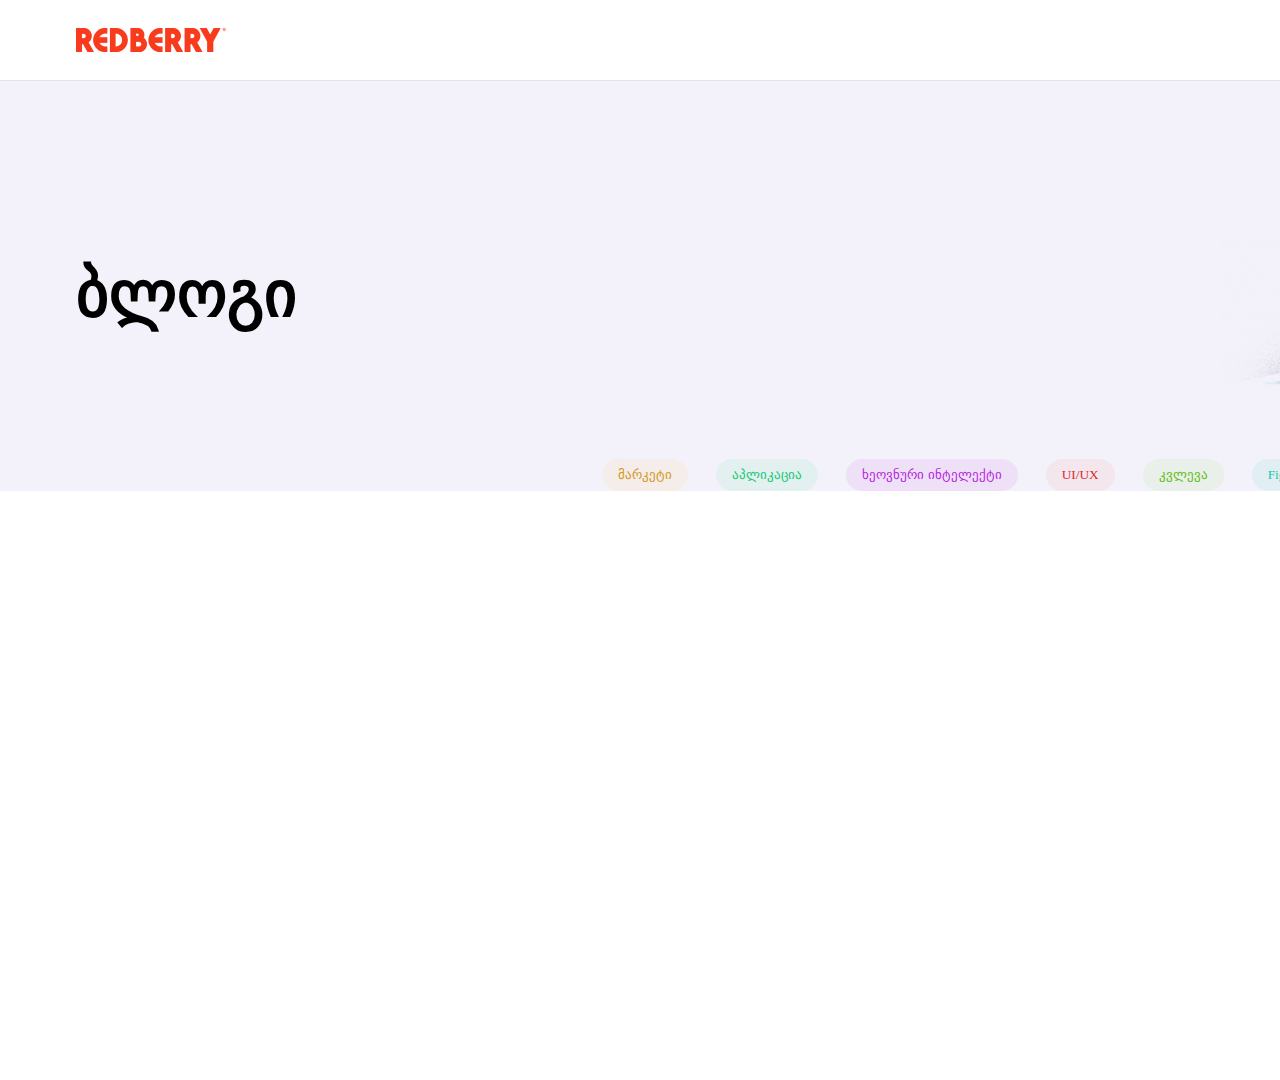
==== index.html @ a6e4e0f8 "hello" ====
<!DOCTYPE html>
<html lang="en">
<head>
    <meta charset="UTF-8">
    <meta name="viewport" content="width=device-width, initial-scale=1.0">
    <title>Document</title>
    <link rel="stylesheet" href="styles.css">
    <script src="app.js" defer></script>
</head>
<body>


<!-- ავტორიზაციის ნაწილი -->
    <section class="header">
        <img class="logo" src="./images/LOGO.png" alt="">
        <button class="login">შესვლა</button>
    </section>


<div class="signInDiv " id="">
    <div class="imgdiv"><img class="crossmark" src="./images/crossmark.svg" alt=""></div>
    
    <p class="signtitle">შესვლა</p>
<form class="signinForm" action="...">
    <label class="emailtitle" for="inp">ელ-ფოსტა</label>
    <br>
    <input class="emailInput" type="email" name="" id="inp" placeholder="Example@redberry.ge">
  
    <br>
    <div class="errmsg">
        <img class="warningicon" src="./images/info-circle.png">
        <span>ელ-ფოსტა არ მოიძებნა</span>
    </div>
    <br>
   
</form>
<button type="submit" class="loginBtn">შესვლა</button>
</div>




<div class="successDiv" id="">
    <div class="imgdiv"><img class="crossmark" src="./images/crossmark.svg" alt=""></div>
    
   <img class="tickcircle" src="./images/tick-circle.png" alt="">
   
   <p class="succsessMsg">წარმატებული ავტორიზაცია</p>
  
    <br>
<button type="submit" class="loginBtn ok">კარგი</button>
</div>






<section class="coverSection">
    <p class="blogTitle">ბლოგი</p>
    <img class="coverImg" src="./images/coverImg.png" alt="">

</section>


<section class="sortBtnsSec">
    <div class="sortBtnsDiv">
    <button class="market">მარკეტი</button>
    <button class="appl">აპლიკაცია</button>
    <button class="AI">ხეოვნური ინტელექტი</button>
    <button class="UI">UI/UX</button>
    <button class="research">კვლევა</button>
    <button class="figma">Figma</button>
</div>
</section>


<section class="cardsSection">
    <div class="container-fluid">
        <div class="row">
            <div class="col col-lg-4"></div>

            <div class="col col-lg-4"></div>

            <div class="col col-lg-4"></div>
        </div>
    </div>
</section>
    
</body>
</html>
---- styles.css ----
@font-face{
    font-family: 'FiraGO';
    src:url(./fonts/Download_Folder_FiraGO_1001/Fonts/FiraGO_WEB_1001/Roman/FiraGO-medium.woff) format('woff'),
    url(./fonts/__MACOSX/Download_Folder_FiraGO_1001/Fonts/FiraGO_WEB_1001/Roman/._FiraGo-medium.woff) format('woff');
    font-weight: normal;
    font-style: normal;
}

*{
    font-family: 'FiraGO';
}

body{
    margin: 0;
    padding: 0;
    height: 1080px;
    width: 1920px;
    position: relative;
    
    
   
}


/* ჰედერი */

.header{
    display: flex;
    justify-content: space-between;
    height: 80px;
    border: 0 0 1px 0 ;
    border-bottom: 1px solid #E4E3EB;
    align-items: center;
    padding: 0 76px;
    /* position: fixed; */
    
}

.logo{
    width: 150px;
    height: 24px;
}



.login{
    padding: 10px 20px;
    gap: 10px;
    border-radius: 8px;
    height: 40px;
    background-color: #5D37F3;
    font-size: 14px;
    font-weight: 500;
    color: #fff;
    border: none;
    line-height: 20px;
}

/* ლოგინის ფორმა */



.signInDiv{
    position: absolute;
    top: 314px ;
    left: calc(50% - 240px);
    display: flex;
    flex-direction: column;
    width: 480px;
    background: rgba(255, 255, 255, 1);
    padding: 40px 0;
    border-radius: 12px;
    display: none;
    
    opacity: 1 !important;
    
}



.signtitle{
    font-size: 24px;
    font-weight: 700;
    line-height: 32px;
    align-self: center;
    color: rgba(26, 26, 31, 1);
   
}

.signinForm{
    margin: 24px;
}

.emailtitle{
    font-size: 14px;
    font-weight: 500;
    line-height: 32px;
    color: rgba(26, 26, 31, 1);
}

.emailInput{
    padding: 12px 0 12px 16px;
    width: 100%;
    border-radius: 12px;
    border: solid 1.5px rgba(93, 55, 243, 1);
    background-color: rgba(247, 247, 255, 1);
    box-sizing: border-box;
    
}

::placeholder{
    color: rgba(133, 133, 141, 1);
}

.emailInput:focus{
    outline: solid 1.5px rgba(93, 55, 243, 1);
    border: none;
}

.loginBtn{
    border-radius: 8px;
    background-color: rgba(93, 55, 243, 1);
    padding: 10px 20px;
    gap: 10px;
    box-sizing: border-box;
    margin: 0 24px;
    border: none;
    color: rgba(255, 255, 255, 1);
}

.imgdiv{
    position: absolute;
    top: 0;
    right: 0;
    margin: 20px;
    border: none;
    background-color: rgba(255, 255, 255, 1);
}

.crossmark{
    width: 24px;
    height: 24px;
    
}


/* successMessage */

.successDiv{
    position: absolute;
    top: 314px ;
    left: calc(50% - 240px);
    display: flex;
    flex-direction: column;
    width: 480px;
    background-color: rgba(255, 255, 255, 1);
    padding: 40px 24px;
    border-radius: 12px;
    align-items: center;
  display: none;
}


.tickcircle{
    width: 64px;
    height: 64px;
}

.ok{
    margin-top: 48px;
    width: 100%;
    box-sizing: border-box;
}

.succsessMsg{
margin-top: 16px;
font-size: 20px;
font-weight: 700;
line-height: 28px;

}

/* ქოვერის ნაწილი */

.coverSection{
    display: flex;
    justify-content: space-between;
    padding: 114px 76px 64px;
    background: rgba(243, 242, 250, 1);
}

.sortBtnsSec{
    display: flex;
    justify-content: center;
    background-color: rgba(243, 242, 250, 1);
}

/* სორტირების ღილაკები */

.market,
.appl,
.AI,
.UI,
.research,
.figma
{
padding: 8px 16px;
border-radius: 30px;
gap: 10px;
font-weight: 500;
line-height: 16px;
border:none;
margin-left: 24px;
}

.market{
 background-color:rgba(255, 184, 47, 0.08);
 color: #D6961C;
 margin: 0;

}

.appl{
    background: rgba(28, 214, 125, 0.08);
    color: rgba(21, 201, 114, 1);
}


.AI{
    background: rgba(238, 225, 247, 1);
    color:rgba(183, 31, 221, 1)
}

.UI{
    background: rgba(250, 87, 87, 0.08);
    color:
    rgba(220, 40, 40, 1)
}

.research{
    background: rgba(233, 239, 233, 1);
    color:
    rgba(96, 190, 22, 1);
}

.figma{
    background: rgba(8, 210, 174, 0.08);
    color:rgba(26, 199, 168, 1)
}


.blogTitle{
font-size: 64px;
font-weight: 700;
line-height: 72px;
letter-spacing: 0em;
text-align: left;

}


.coverImg{
width: 624px;
height: 200px;
top: 144px;
left: 740px;
}

.errmsg{
    visibility: hidden;
    font-size: 12px;
    line-height: 20px;
    color:rgba(234, 25, 25, 1);
    display: flex;
    align-items: center;
    margin-top: 8px;
}

.warningicon{
    margin-right: 8px;
}
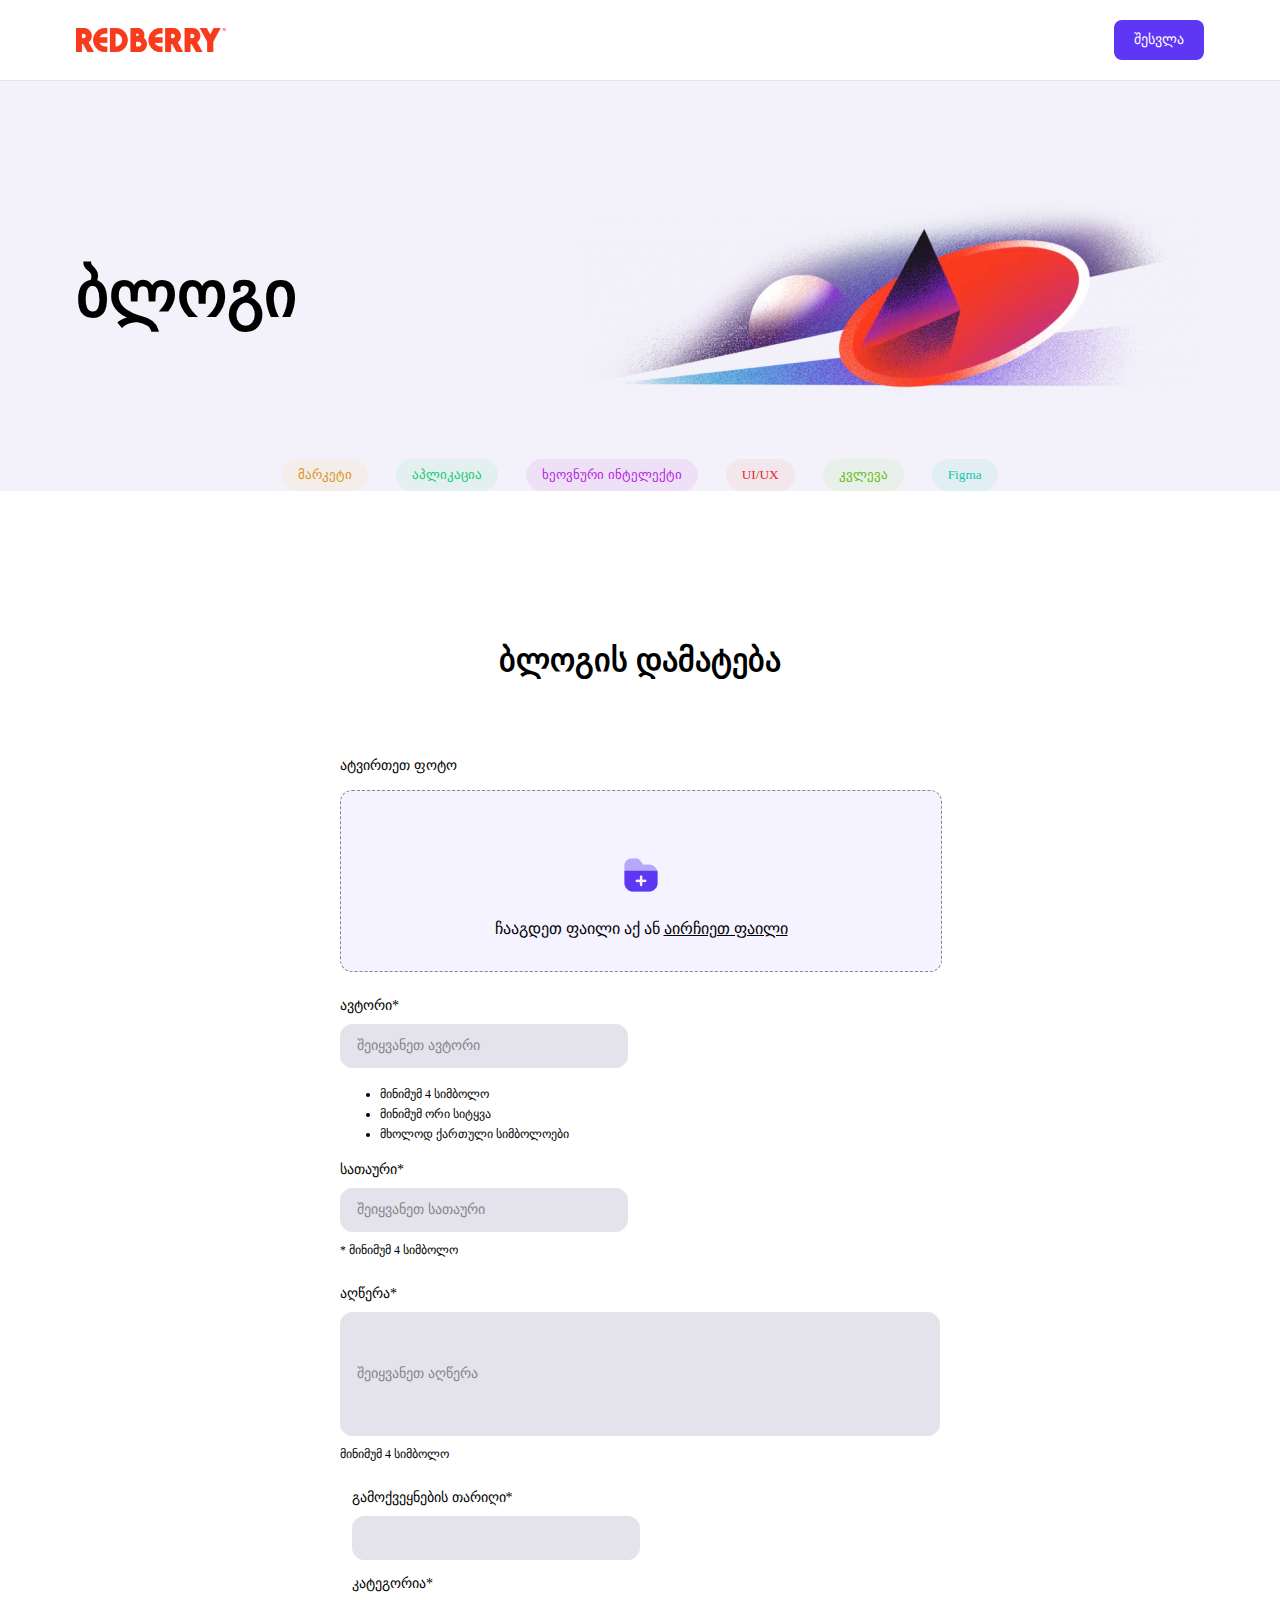
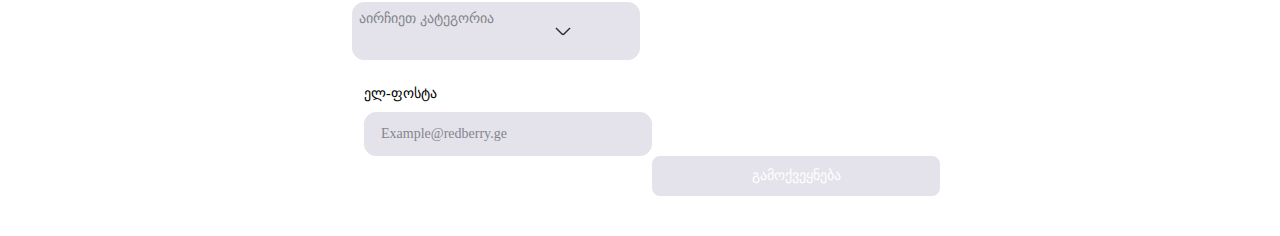
==== commit b93403d0: "m" ====
--- a/index.html
+++ b/index.html
@@ -5,20 +5,21 @@
     <meta name="viewport" content="width=device-width, initial-scale=1.0">
     <title>Document</title>
     <link rel="stylesheet" href="styles.css">
-    <script src="app.js" defer></script>
+    
+    <link href="https://cdn.jsdelivr.net/npm/bootstrap@5.3.2/dist/css/bootstrap.min.css" rel="stylesheet" integrity="sha384-T3c6CoIi6uLrA9TneNEoa7RxnatzjcDSCmG1MXxSR1GAsXEV/Dwwykc2MPK8M2HN" crossorigin="anonymous">
 </head>
 <body>
 
 
 <!-- ავტორიზაციის ნაწილი -->
     <section class="header">
-        <img class="logo" src="./images/LOGO.png" alt="">
+        <img class="logo" src="./images/icons/LOGO.png" alt="">
         <button class="login">შესვლა</button>
     </section>
 
 
 <div class="signInDiv " id="">
-    <div class="imgdiv"><img class="crossmark" src="./images/crossmark.svg" alt=""></div>
+    <div class="imgdiv"><img class="crossmark" src="./images/icons/crossmark.svg" alt=""></div>
     
     <p class="signtitle">შესვლა</p>
 <form class="signinForm" action="...">
@@ -28,7 +29,7 @@
   
     <br>
     <div class="errmsg">
-        <img class="warningicon" src="./images/info-circle.png">
+        <img class="warningicon" src="./images/icons/info-circle.png">
         <span>ელ-ფოსტა არ მოიძებნა</span>
     </div>
     <br>
@@ -41,9 +42,9 @@
 
 
 <div class="successDiv" id="">
-    <div class="imgdiv"><img class="crossmark" src="./images/crossmark.svg" alt=""></div>
-    
-   <img class="tickcircle" src="./images/tick-circle.png" alt="">
+    <div class="imgdiv"><img class="crossmark" src="./images/icons/crossmark.svg" alt=""></div>
+    
+   <img class="tickcircle" src="./images/icons/tick-circle.png" alt="">
    
    <p class="succsessMsg">წარმატებული ავტორიზაცია</p>
   
@@ -58,7 +59,7 @@
 
 <section class="coverSection">
     <p class="blogTitle">ბლოგი</p>
-    <img class="coverImg" src="./images/coverImg.png" alt="">
+    <img class="coverImg" src="./images/icons/coverImg.png" alt="">
 
 </section>
 
@@ -75,17 +76,157 @@
 </section>
 
 
+
+
 <section class="cardsSection">
     <div class="container-fluid">
+        <div class="row cardRows">
+          <a href="./index2.html"></a>
+           
+        </div>
+    </div>
+</section>
+
+    
+
+
+
+<!-- სარეგისტრაციო ფორმა -->
+
+
+<section class="regFormSection">
+    <h1 class="addBlog">ბლოგის დამატება</h1>
+    <div class="regForm">
+        
+    <p class="uploadImg">ატვირთეთ ფოტო</p>
+
+
+
+
+    <div class="uploadImgDiv">
+        <p class="imgName"></p>
+        <div class="uploadIMGsection">
+        <img class="folderAdd" src="./images/icons/folder-add.png" alt="">
+        <label for="cardimgtops">ჩააგდეთ ფაილი აქ ან <a id="imageFileLink" class="uploadSelect" href="#">აირჩიეთ ფაილი</a></label>
+        <input type="file" id="myImageInput" name="myImage" accept="image/png, image/gif, image/jpeg"/>
+    </div>
+
+    </div>
+
+
+
+
+
+
+
+
+
+    <div class="container-fluid authorinfo">
         <div class="row">
-            <div class="col col-lg-4"></div>
-
-            <div class="col col-lg-4"></div>
-
-            <div class="col col-lg-4"></div>
-        </div>
-    </div>
-</section>
-    
+            <div class="col-6 ">
+                <p class="author">ავტორი*</p>
+                <input class="focussTyle " type="text" name="" id="author" placeholder="შეიყვანეთ ავტორი">
+                <div class="namerestr">
+
+                    <ul>
+                        <li class="restrictions restr1">მინიმუმ 4 სიმბოლო</li>
+                        <li class="restrictions restr2">მინიმუმ ორი სიტყვა</li>
+                        <li class="restrictions restr3">მხოლოდ ქართული სიმბოლოები</li>
+                     
+                    </ul>
+                
+            </div>
+            </div>
+           
+            <div class="col-6">
+                <p class="cardHeader">სათაური*</p>
+                <input class="focussTyle " type="text" name="" id="cardHeader" placeholder="შეიყვანეთ სათაური">
+                <p class="restrictions namerestr restr4 ">* მინიმუმ 4 სიმბოლო</p>
+            </div>
+        </div>
+        </div>
+        <div class="descriptionBox">
+            <p class="descr">აღწერა*</p>
+            <input class="focussTyle " type="text" name="" id="enterDescr" placeholder="შეიყვანეთ აღწერა">
+        <p class="restrictions namerestr restr5">მინიმუმ 4 სიმბოლო</p>
+        </div>
+   
+
+
+
+
+<div class="container-fluid publisDateSec">
+    <div class="row ">
+        <div class="col-6 ">
+            <p class="publDate">გამოქვეყნების თარიღი*</p>
+            <input class="focussTyle " type="text" name="" id="publDate">
+        </div>
+
+        <div class="col-6 cathegoryDiv">
+            <p class="cathegory">კატეგორია*</p>
+            
+            <div id="cathegory">
+               
+                    <div class="sortBtnsDiv2">
+                    
+                </div>
+           
+                <img id="downarrow" src="./images/icons/arrow-down.png" alt="">
+                <span class="choosecategory">აირჩიეთ კატეგორია</span> 
+            </div>
+            
+        
+            <div id="buttonCollectionForSelect">
+                <div class="sortBtnsDivsel selectedButtonsDiv">
+                    <button class="cardButtons marketsel selectedButtons">მარკეტი</button>
+                    <button class=" cardButtons applsel selectedButtons">აპლიკაცია </button>
+                    <button class=" cardButtons AIsel selectedButtons">ხეოვნური ინტელექტი </button>
+                    <button class=" cardButtons UIsel selectedButtons">UI/UX </button>
+                    <button class="cardButtons researchsel selectedButtons">კვლევა </button>
+                    <button class="cardButtons figmasel selectedButtons">Figma </button>
+            </div>
+            
+
+
+            
+        </div>
+       
+    </div>
+
+<div class="container-fluid publisDateSec">
+    <div class="row">
+        <div class="col-6">
+            <p class="uploademail">ელ-ფოსტა</p>
+        <input class="focussTyle " type="email" name="" id="uploademail" placeholder="Example@redberry.ge">
+        <p class="restrictions namerestr restr6 ">მეილი უნდა მთავრდებოდეს @redberry.ge-ით</p>
+        </div>
+    </div>
+</div>
+
+
+</div>
+</div>
+
+
+
+<div class="publishBtnDiv">
+    <button id="publishBtn">გამოქვეყნება</button>
+</div>
+
+</section>
+
+
+
+
+
+
+
+
+
+
+
+<script src="app.js" defer></script>
 </body>
 </html>
+
+
--- a/styles.css
+++ b/styles.css
@@ -14,10 +14,10 @@
 body{
     margin: 0;
     padding: 0;
-    height: 1080px;
-    width: 1920px;
-    position: relative;
-    
+    /* height: 1080px;
+    width: 1920px; */
+    /* position: relative;
+     */
     
    
 }
@@ -72,7 +72,7 @@
     padding: 40px 0;
     border-radius: 12px;
     display: none;
-    
+    z-index: 1;
     opacity: 1 !important;
     
 }
@@ -106,10 +106,10 @@
     border: solid 1.5px rgba(93, 55, 243, 1);
     background-color: rgba(247, 247, 255, 1);
     box-sizing: border-box;
-    
-}
-
-::placeholder{
+
+}
+
+.emailInput::placeholder{
     color: rgba(133, 133, 141, 1);
 }
 
@@ -203,7 +203,13 @@
 .AI,
 .UI,
 .research,
-.figma
+.figma,
+.marketsel,
+.applsel,
+.AIsel,
+.UIsel,
+.researchsel,
+.figmasel
 {
 padding: 8px 16px;
 border-radius: 30px;
@@ -214,37 +220,37 @@
 margin-left: 24px;
 }
 
-.market{
+.market, .marketsel{
  background-color:rgba(255, 184, 47, 0.08);
  color: #D6961C;
  margin: 0;
 
 }
 
-.appl{
+.appl, .applsel{
     background: rgba(28, 214, 125, 0.08);
     color: rgba(21, 201, 114, 1);
 }
 
 
-.AI{
+.AI, .AIsel{
     background: rgba(238, 225, 247, 1);
     color:rgba(183, 31, 221, 1)
 }
 
-.UI{
+.UI, .UIsel{
     background: rgba(250, 87, 87, 0.08);
     color:
     rgba(220, 40, 40, 1)
 }
 
-.research{
+.research, .researchsel{
     background: rgba(233, 239, 233, 1);
     color:
     rgba(96, 190, 22, 1);
 }
 
-.figma{
+.figma, .figmasel{
     background: rgba(8, 210, 174, 0.08);
     color:rgba(26, 199, 168, 1)
 }
@@ -279,4 +285,413 @@
 
 .warningicon{
     margin-right: 8px;
-}+}
+
+.card-body{
+    padding-left: 0 !important;
+    padding-right: 0 !important;
+}
+
+.card{
+    border: none !important;
+    margin-bottom:56px ;
+}
+
+.card-title{
+    font-weight: 500;
+    font-size: 16px;
+    line-height: 20px;
+}
+
+.published{
+    font-weight: 400;
+    font-size: 12px;
+    line-height: 16px;
+    color: rgba(133, 133, 141, 1);
+}
+
+.title{
+    font-weight: 500;
+    font-size: 20px;
+    line-height: 28px;
+}
+
+.card-text{
+    font-weight: 400;
+    font-size: 16px;
+    line-height: 28px;
+    color: rgba(64, 64, 73, 1)
+}
+
+.cardsSection{
+    padding: 64px 76px;
+}
+
+.col{
+    display: flex;
+    justify-content: center;
+}
+
+
+/* regform */
+.regFormSection{
+    display: flex;
+    flex-direction: column;
+    align-items: center;
+}
+
+.regForm{
+    width: 600px;
+    margin: 40px;
+}
+.addBlog{
+font-size: 32px;
+font-weight: 700;
+line-height: 40px;
+letter-spacing: 0em;
+text-align: left;
+}
+.uploadImg{
+    font-size: 14px;
+    font-weight: 500;
+    line-height: 20px;
+    letter-spacing: 0em;
+    text-align: left;
+    
+}
+
+.uploadImgDiv{
+width: 600px;
+height: 180px;
+top: 28px;
+border-radius: 12px;
+border: 1px dashed rgba(133, 133, 141, 1);
+background-color: rgba(244, 243, 255, 1);
+display: flex;
+justify-content: center;
+flex-direction: column;
+align-items: center;
+
+}
+
+.uploadIMGsection{
+    display: flex;
+    justify-content: center;
+flex-direction: column;
+align-items: center;
+}
+
+.focussTyleSuccess{
+    outline: solid 1px rgba(20, 216, 28, 1);
+    background: rgba(248, 255, 248, 1) !important;
+    display: block;
+    border:none;
+    }
+
+    .unsuccessfulStyle{
+        outline: solid 1px  rgba(234, 25, 25, 1);
+        background: rgba(250, 242, 243, 1) !important;
+        display: block;
+        border: none
+    }
+
+.uploadSelect{
+    color: black;
+}
+
+.folderAdd{
+    width: 40px;
+    height: 40px;
+    margin-bottom: 24px;
+}
+
+.author, 
+.cardHeader, 
+.descr, 
+.publDate,
+.cathegory, 
+.uploademail{
+font-size: 14px;
+font-weight: 500;
+line-height: 20px;
+letter-spacing: 0em;
+text-align: left;
+margin-bottom: 8px;
+}
+
+
+#author, 
+#cardHeader, 
+#publDate,
+#cathegory,
+#uploademail,
+#enterDescr{
+width: 288px;
+height: 44px;
+top: 260px;
+border-radius: 12px;
+border:solid  1px rgba(228, 227, 235, 1);
+background-color: rgba(228, 227, 235, 1);
+padding: 12px 16px;
+/* margin-bottom: 8px; */
+box-sizing: border-box;
+
+}
+
+input::placeholder
+{
+font-size: 14px;
+font-weight: 400;
+line-height: 20px;
+letter-spacing: 0em;
+text-align: start;
+color: rgba(133, 133, 141, 1);
+}
+
+#publDate, 
+#cathegory, 
+#downarrow{
+    color: rgba(133, 133, 141, 1);
+
+}
+
+#downarrow{
+    
+    width: 20px;
+    height: 20px;
+    margin:12px;
+    
+    
+}
+
+
+#cathegory{
+font-size: 14px;
+font-weight: 400;
+line-height: 20px;
+letter-spacing: 0em;
+overflow: hidden;
+padding: 6px;
+display: flex;
+flex-direction: row-reverse;
+justify-content: space-between !important;
+flex-wrap: wrap;
+height: auto;
+}
+
+
+.restrictions{
+font-size: 12px;
+font-weight: 400;
+line-height: 20px;
+letter-spacing: 0em;
+text-align: left;
+margin: 0;
+}
+
+#enterDescr{
+width: 600px;
+height: 124px;
+}
+
+
+#publishBtn{
+width: 288px;
+height: 40px;
+padding: 10px 20px;
+border-radius: 8px;
+gap: 10px;
+font-size: 14px;
+font-weight: 500;
+line-height: 20px;
+letter-spacing: 0em;
+color: rgba(255, 255, 255, 1);
+background-color: rgba(228, 227, 235, 1);
+border: none;
+align-self: right;
+}
+
+
+.publisDateSec, .authorinfo, .descriptionBox{
+    margin-top: 24px;
+   padding: 0  !important
+}
+.publisDateSec{
+    padding: 0 12px !important;
+    margin-top: 24px !important;
+
+}
+
+.namerestr{
+    margin-top: 8px;
+}
+
+.publishBtnDiv{
+    display: flex;
+    justify-content: flex-end;
+    width: 600px;
+}
+
+
+.focussTyle:focus{
+
+    outline: none;
+}
+
+
+.restr6{
+    display: none;
+    color: rgba(234, 25, 25, 1);
+}
+
+
+
+
+#myImageInput{
+    display: none
+}
+
+
+
+
+.cardButtons{
+    display: flex;
+    flex-wrap: wrap;
+}
+
+
+    .card-text {
+        max-height: 3.5em;
+        overflow: hidden;
+        position: relative;
+      }
+
+      
+      
+      .card-text::after {
+        content: '...'; 
+        position: absolute;
+        bottom: 0;
+        right: 0;
+        background-color: white; 
+      }
+
+      .seeFullText{
+       text-decoration:  none;
+        color: rgba(93, 55, 243, 1);
+        font-size: 14px;
+        font-weight: 500;
+        line-height: 20px;
+        letter-spacing: 0em;
+        text-align: left;
+
+      }
+
+
+
+      
+
+        
+        .marketsel,
+        .applsel,
+        .AIsel,
+        .UIsel,
+        .researchsel,
+        .figmasel{
+        padding: 8px 12px ;
+        border-radius: 30px;
+        gap: 8px !important;
+        margin: 8px ;
+        color: #ffff;
+        display: flex;
+        flex-wrap: nowrap !important;
+        height: 32px !important;
+        font-family: FiraGO;
+        font-size: 12px;
+        font-weight: 500;
+        line-height: 16px;
+        letter-spacing: 0em;
+        text-align: left;
+      }
+
+      .marketsel{
+        background-color:rgba(255, 184, 47, 1);
+   
+       
+       }
+       
+
+      .applsel{
+        background: rgba(26, 199, 168, 1);
+    }
+    
+    
+  .AIsel{
+        background: rgba(183, 31, 221, 1);
+        width:auto;
+    }
+    
+   .UIsel{
+        background: rgba(220, 40, 40, 1)
+    }
+    
+    .researchsel{
+        background: rgba(96, 190, 22, 1)
+    }
+    
+    .figmasel{
+        background: rgba(26, 199, 168, 1)
+    }
+    
+
+
+      .sortBtnsDivsel{
+        max-height: 70px ;
+        width: 100%;
+        overflow-y: scroll;
+        overflow-x: hidden;
+        position: absolute;
+        display: flex;
+        flex-wrap: wrap;
+ 
+      }
+
+      
+      .selectedButtonsDiv{
+        display: none;
+      }
+
+      #buttonCollectionForSelect{
+        position: relative;
+      }
+
+#cathegoryMother{
+    position: relative;
+}
+
+        .cross{
+            width: 12px;
+            height: 12px;
+            display: none;
+        }
+
+        .whitecross{
+            width: 12px;
+            height: 12px;
+            display: block;
+        }
+
+
+        .addCardsButtons{
+            display: flex;
+        }
+
+        .btns{
+            display: flex;
+        }
+
+        .sortBtnsDiv2{
+            display: flex;
+            height: auto;
+            flex-wrap: wrap;
+        }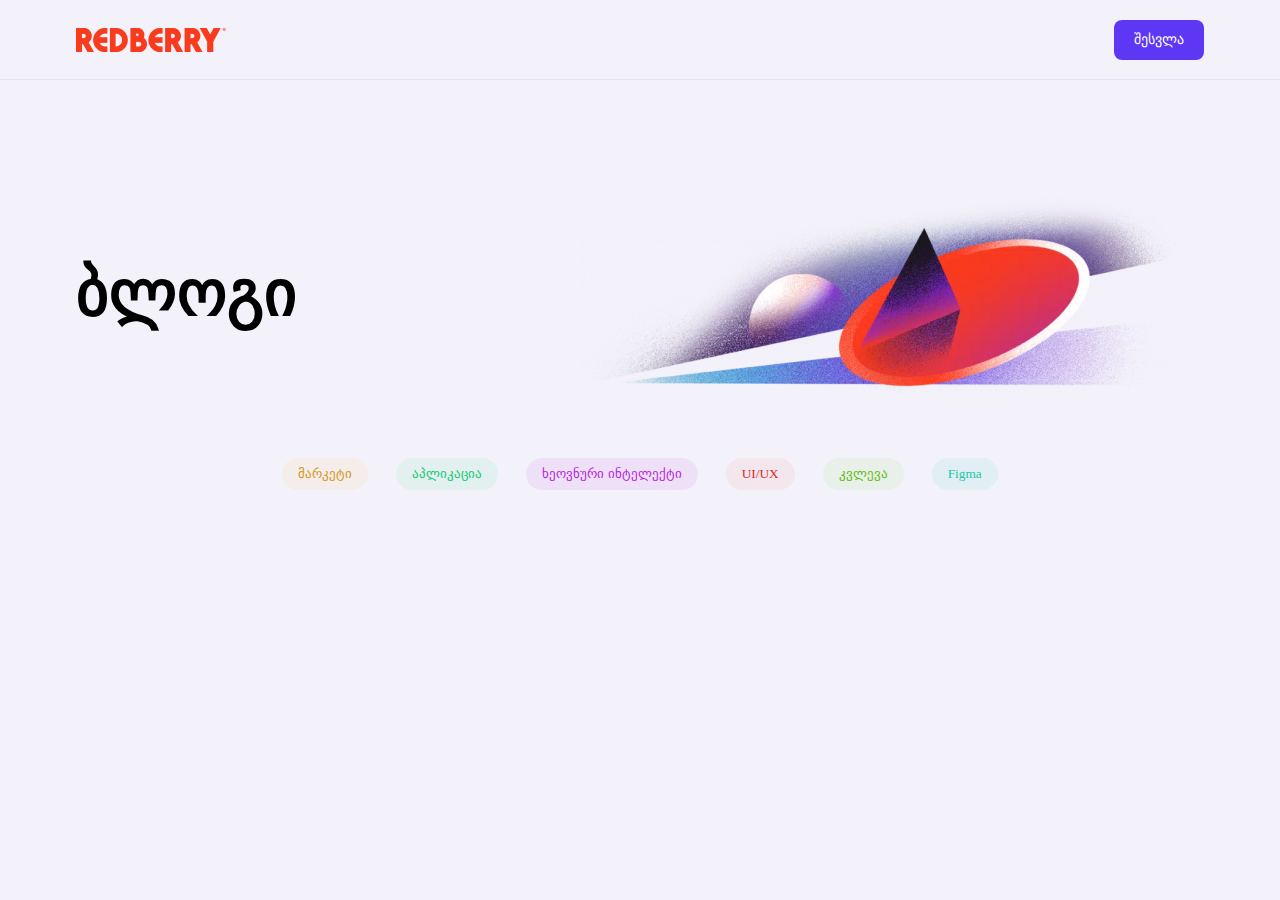
==== commit 7b1ac0a8: "final" ====
--- a/index.html
+++ b/index.html
@@ -15,6 +15,7 @@
     <section class="header">
         <img class="logo" src="./images/icons/LOGO.png" alt="">
         <button class="login">შესვლა</button>
+        <button type="submit" class="enterBlogBtn"> <a href="addBlog.html">დაამატე ბლოგი</a> </button>
     </section>
 
 
@@ -39,8 +40,6 @@
 </div>
 
 
-
-
 <div class="successDiv" id="">
     <div class="imgdiv"><img class="crossmark" src="./images/icons/crossmark.svg" alt=""></div>
     
@@ -51,10 +50,6 @@
     <br>
 <button type="submit" class="loginBtn ok">კარგი</button>
 </div>
-
-
-
-
 
 
 <section class="coverSection">
@@ -76,8 +71,6 @@
 </section>
 
 
-
-
 <section class="cardsSection">
     <div class="container-fluid">
         <div class="row cardRows">
@@ -87,142 +80,6 @@
     </div>
 </section>
 
-    
-
-
-
-<!-- სარეგისტრაციო ფორმა -->
-
-
-<section class="regFormSection">
-    <h1 class="addBlog">ბლოგის დამატება</h1>
-    <div class="regForm">
-        
-    <p class="uploadImg">ატვირთეთ ფოტო</p>
-
-
-
-
-    <div class="uploadImgDiv">
-        <p class="imgName"></p>
-        <div class="uploadIMGsection">
-        <img class="folderAdd" src="./images/icons/folder-add.png" alt="">
-        <label for="cardimgtops">ჩააგდეთ ფაილი აქ ან <a id="imageFileLink" class="uploadSelect" href="#">აირჩიეთ ფაილი</a></label>
-        <input type="file" id="myImageInput" name="myImage" accept="image/png, image/gif, image/jpeg"/>
-    </div>
-
-    </div>
-
-
-
-
-
-
-
-
-
-    <div class="container-fluid authorinfo">
-        <div class="row">
-            <div class="col-6 ">
-                <p class="author">ავტორი*</p>
-                <input class="focussTyle " type="text" name="" id="author" placeholder="შეიყვანეთ ავტორი">
-                <div class="namerestr">
-
-                    <ul>
-                        <li class="restrictions restr1">მინიმუმ 4 სიმბოლო</li>
-                        <li class="restrictions restr2">მინიმუმ ორი სიტყვა</li>
-                        <li class="restrictions restr3">მხოლოდ ქართული სიმბოლოები</li>
-                     
-                    </ul>
-                
-            </div>
-            </div>
-           
-            <div class="col-6">
-                <p class="cardHeader">სათაური*</p>
-                <input class="focussTyle " type="text" name="" id="cardHeader" placeholder="შეიყვანეთ სათაური">
-                <p class="restrictions namerestr restr4 ">* მინიმუმ 4 სიმბოლო</p>
-            </div>
-        </div>
-        </div>
-        <div class="descriptionBox">
-            <p class="descr">აღწერა*</p>
-            <input class="focussTyle " type="text" name="" id="enterDescr" placeholder="შეიყვანეთ აღწერა">
-        <p class="restrictions namerestr restr5">მინიმუმ 4 სიმბოლო</p>
-        </div>
-   
-
-
-
-
-<div class="container-fluid publisDateSec">
-    <div class="row ">
-        <div class="col-6 ">
-            <p class="publDate">გამოქვეყნების თარიღი*</p>
-            <input class="focussTyle " type="text" name="" id="publDate">
-        </div>
-
-        <div class="col-6 cathegoryDiv">
-            <p class="cathegory">კატეგორია*</p>
-            
-            <div id="cathegory">
-               
-                    <div class="sortBtnsDiv2">
-                    
-                </div>
-           
-                <img id="downarrow" src="./images/icons/arrow-down.png" alt="">
-                <span class="choosecategory">აირჩიეთ კატეგორია</span> 
-            </div>
-            
-        
-            <div id="buttonCollectionForSelect">
-                <div class="sortBtnsDivsel selectedButtonsDiv">
-                    <button class="cardButtons marketsel selectedButtons">მარკეტი</button>
-                    <button class=" cardButtons applsel selectedButtons">აპლიკაცია </button>
-                    <button class=" cardButtons AIsel selectedButtons">ხეოვნური ინტელექტი </button>
-                    <button class=" cardButtons UIsel selectedButtons">UI/UX </button>
-                    <button class="cardButtons researchsel selectedButtons">კვლევა </button>
-                    <button class="cardButtons figmasel selectedButtons">Figma </button>
-            </div>
-            
-
-
-            
-        </div>
-       
-    </div>
-
-<div class="container-fluid publisDateSec">
-    <div class="row">
-        <div class="col-6">
-            <p class="uploademail">ელ-ფოსტა</p>
-        <input class="focussTyle " type="email" name="" id="uploademail" placeholder="Example@redberry.ge">
-        <p class="restrictions namerestr restr6 ">მეილი უნდა მთავრდებოდეს @redberry.ge-ით</p>
-        </div>
-    </div>
-</div>
-
-
-</div>
-</div>
-
-
-
-<div class="publishBtnDiv">
-    <button id="publishBtn">გამოქვეყნება</button>
-</div>
-
-</section>
-
-
-
-
-
-
-
-
-
 
 
 <script src="app.js" defer></script>
--- a/styles.css
+++ b/styles.css
@@ -9,17 +9,14 @@
 
 *{
     font-family: 'FiraGO';
+    box-sizing: border-box !important;
 }
 
 body{
     margin: 0;
     padding: 0;
-    /* height: 1080px;
-    width: 1920px; */
-    /* position: relative;
-     */
-    
-   
+     background-color: rgba(243, 242, 250, 1);
+     box-sizing: border-box;
 }
 
 
@@ -44,7 +41,7 @@
 
 
 
-.login{
+.login, .enterBlogBtn{
     padding: 10px 20px;
     gap: 10px;
     border-radius: 8px;
@@ -57,6 +54,9 @@
     line-height: 20px;
 }
 
+.enterBlogBtn{
+    display: none;
+}
 /* ლოგინის ფორმა */
 
 
@@ -138,6 +138,10 @@
     background-color: rgba(255, 255, 255, 1);
 }
 
+.card-img-top{
+    border-radius: 12px;
+}
+
 .crossmark{
     width: 24px;
     height: 24px;
@@ -159,6 +163,7 @@
     border-radius: 12px;
     align-items: center;
   display: none;
+  z-index: 1;
 }
 
 
@@ -188,6 +193,8 @@
     justify-content: space-between;
     padding: 114px 76px 64px;
     background: rgba(243, 242, 250, 1);
+    flex-shrink: initial;
+    flex-wrap: wrap;
 }
 
 .sortBtnsSec{
@@ -216,7 +223,7 @@
 gap: 10px;
 font-weight: 500;
 line-height: 16px;
-border:none;
+border: none;
 margin-left: 24px;
 }
 
@@ -224,7 +231,6 @@
  background-color:rgba(255, 184, 47, 0.08);
  color: #D6961C;
  margin: 0;
-
 }
 
 .appl, .applsel{
@@ -262,12 +268,11 @@
 line-height: 72px;
 letter-spacing: 0em;
 text-align: left;
-
 }
 
 
 .coverImg{
-width: 624px;
+max-width: 100%;
 height: 200px;
 top: 144px;
 left: 740px;
@@ -295,6 +300,8 @@
 .card{
     border: none !important;
     margin-bottom:56px ;
+    border: solid #bcb1b13c 1px !important;
+    padding: 10px;
 }
 
 .card-title{
@@ -330,251 +337,27 @@
 .col{
     display: flex;
     justify-content: center;
-}
-
-
-/* regform */
-.regFormSection{
-    display: flex;
-    flex-direction: column;
-    align-items: center;
-}
-
-.regForm{
-    width: 600px;
-    margin: 40px;
-}
-.addBlog{
-font-size: 32px;
-font-weight: 700;
-line-height: 40px;
-letter-spacing: 0em;
-text-align: left;
-}
-.uploadImg{
-    font-size: 14px;
-    font-weight: 500;
-    line-height: 20px;
-    letter-spacing: 0em;
-    text-align: left;
-    
-}
-
-.uploadImgDiv{
-width: 600px;
-height: 180px;
-top: 28px;
-border-radius: 12px;
-border: 1px dashed rgba(133, 133, 141, 1);
-background-color: rgba(244, 243, 255, 1);
-display: flex;
-justify-content: center;
-flex-direction: column;
-align-items: center;
-
-}
-
-.uploadIMGsection{
-    display: flex;
-    justify-content: center;
-flex-direction: column;
-align-items: center;
-}
-
-.focussTyleSuccess{
-    outline: solid 1px rgba(20, 216, 28, 1);
-    background: rgba(248, 255, 248, 1) !important;
-    display: block;
-    border:none;
-    }
-
-    .unsuccessfulStyle{
-        outline: solid 1px  rgba(234, 25, 25, 1);
-        background: rgba(250, 242, 243, 1) !important;
-        display: block;
-        border: none
-    }
-
-.uploadSelect{
-    color: black;
-}
-
-.folderAdd{
-    width: 40px;
-    height: 40px;
-    margin-bottom: 24px;
-}
-
-.author, 
-.cardHeader, 
-.descr, 
-.publDate,
-.cathegory, 
-.uploademail{
-font-size: 14px;
-font-weight: 500;
-line-height: 20px;
-letter-spacing: 0em;
-text-align: left;
-margin-bottom: 8px;
-}
-
-
-#author, 
-#cardHeader, 
-#publDate,
-#cathegory,
-#uploademail,
-#enterDescr{
-width: 288px;
-height: 44px;
-top: 260px;
-border-radius: 12px;
-border:solid  1px rgba(228, 227, 235, 1);
-background-color: rgba(228, 227, 235, 1);
-padding: 12px 16px;
-/* margin-bottom: 8px; */
-box-sizing: border-box;
-
-}
-
-input::placeholder
-{
-font-size: 14px;
-font-weight: 400;
-line-height: 20px;
-letter-spacing: 0em;
-text-align: start;
-color: rgba(133, 133, 141, 1);
-}
-
-#publDate, 
-#cathegory, 
-#downarrow{
-    color: rgba(133, 133, 141, 1);
-
-}
-
-#downarrow{
-    
-    width: 20px;
-    height: 20px;
-    margin:12px;
-    
-    
-}
-
-
-#cathegory{
-font-size: 14px;
-font-weight: 400;
-line-height: 20px;
-letter-spacing: 0em;
-overflow: hidden;
-padding: 6px;
-display: flex;
-flex-direction: row-reverse;
-justify-content: space-between !important;
-flex-wrap: wrap;
-height: auto;
-}
-
-
-.restrictions{
-font-size: 12px;
-font-weight: 400;
-line-height: 20px;
-letter-spacing: 0em;
-text-align: left;
-margin: 0;
-}
-
-#enterDescr{
-width: 600px;
-height: 124px;
-}
-
-
-#publishBtn{
-width: 288px;
-height: 40px;
-padding: 10px 20px;
-border-radius: 8px;
-gap: 10px;
-font-size: 14px;
-font-weight: 500;
-line-height: 20px;
-letter-spacing: 0em;
-color: rgba(255, 255, 255, 1);
-background-color: rgba(228, 227, 235, 1);
-border: none;
-align-self: right;
-}
-
-
-.publisDateSec, .authorinfo, .descriptionBox{
-    margin-top: 24px;
-   padding: 0  !important
-}
-.publisDateSec{
-    padding: 0 12px !important;
-    margin-top: 24px !important;
-
-}
-
-.namerestr{
-    margin-top: 8px;
-}
-
-.publishBtnDiv{
-    display: flex;
-    justify-content: flex-end;
-    width: 600px;
-}
-
-
-.focussTyle:focus{
-
-    outline: none;
-}
-
-
-.restr6{
-    display: none;
-    color: rgba(234, 25, 25, 1);
-}
-
-
-
-
-#myImageInput{
-    display: none
-}
-
-
-
+    margin: 20px 0;
+}
 
 .cardButtons{
     display: flex;
     flex-wrap: wrap;
 }
 
-
-    .card-text {
-        max-height: 3.5em;
-        overflow: hidden;
-        position: relative;
-      }
-
-      
-      
-      .card-text::after {
-        content: '...'; 
-        position: absolute;
-        bottom: 0;
-        right: 0;
-        background-color: white; 
-      }
+.card-text {
+    max-height: 3.5em;
+    overflow: hidden;
+    position: relative;
+    }
+
+.card-text::after {
+    content: '...'; 
+    position: absolute;
+    bottom: 0;
+    right: 0;
+    background-color: white; 
+    }
 
       .seeFullText{
        text-decoration:  none;
@@ -588,10 +371,6 @@
       }
 
 
-
-      
-
-        
         .marketsel,
         .applsel,
         .AIsel,
@@ -644,54 +423,13 @@
     }
     
 
-
-      .sortBtnsDivsel{
-        max-height: 70px ;
-        width: 100%;
-        overflow-y: scroll;
-        overflow-x: hidden;
-        position: absolute;
-        display: flex;
-        flex-wrap: wrap;
- 
-      }
-
-      
-      .selectedButtonsDiv{
-        display: none;
-      }
-
-      #buttonCollectionForSelect{
-        position: relative;
-      }
-
-#cathegoryMother{
-    position: relative;
-}
-
-        .cross{
-            width: 12px;
-            height: 12px;
-            display: none;
+    @media screen and (max-width: 768px) {
+        .cardsSection, header {
+            padding: 64px 0;
         }
 
-        .whitecross{
-            width: 12px;
-            height: 12px;
-            display: block;
+        .logo{
+            width: 100px;
+            height: 18px;
         }
-
-
-        .addCardsButtons{
-            display: flex;
-        }
-
-        .btns{
-            display: flex;
-        }
-
-        .sortBtnsDiv2{
-            display: flex;
-            height: auto;
-            flex-wrap: wrap;
-        }+    }